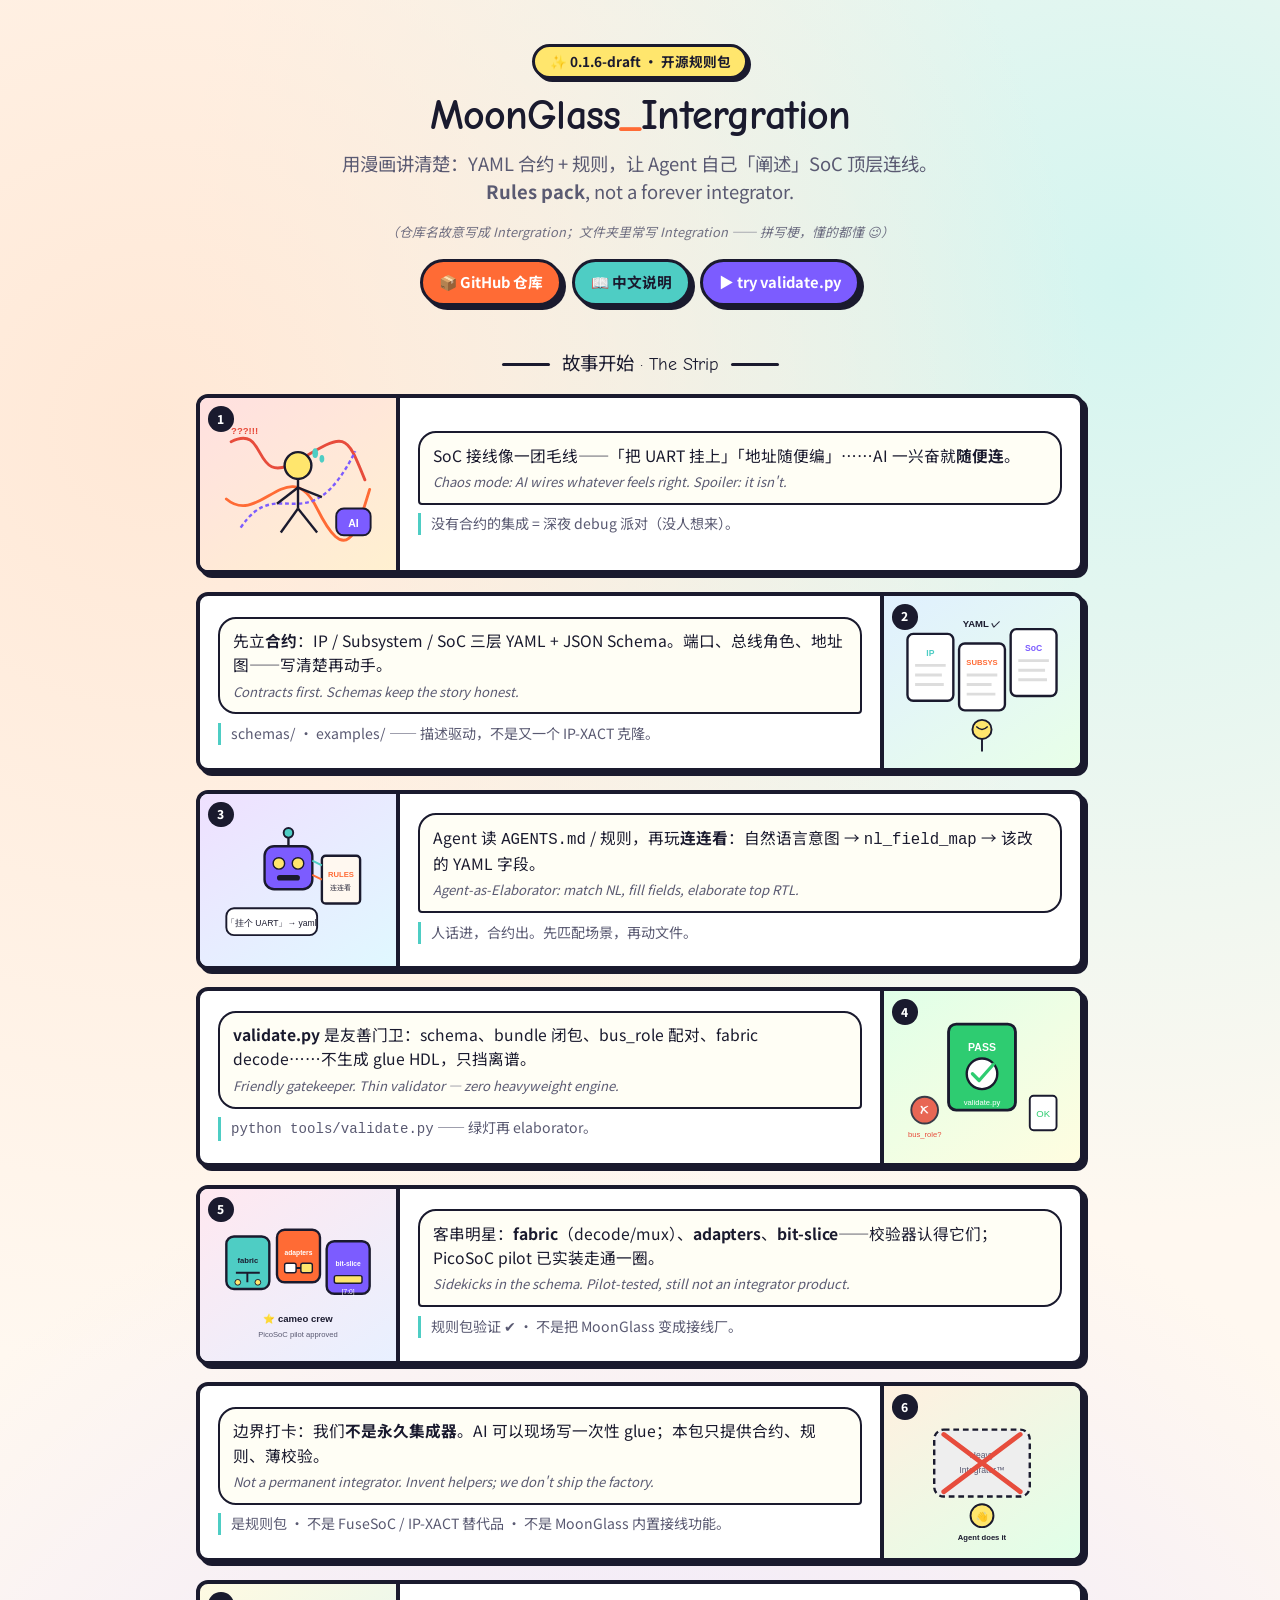
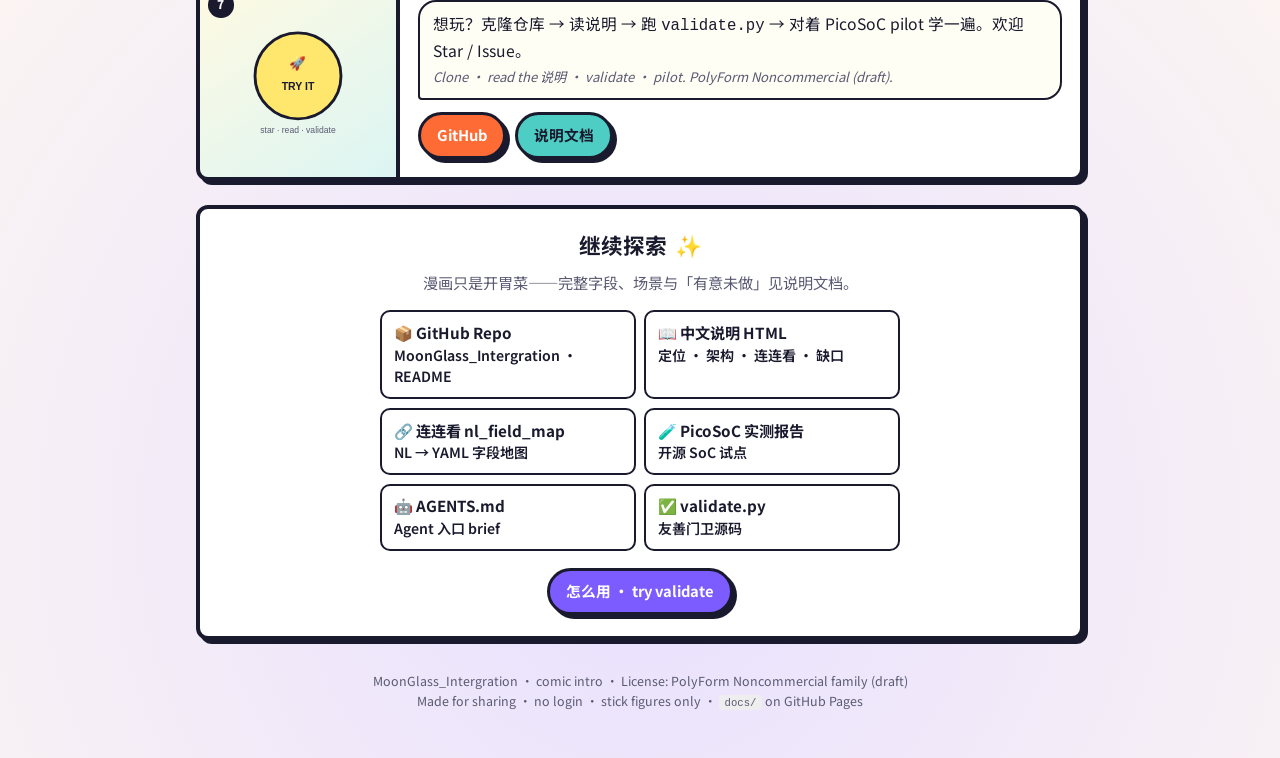
==== docs/index.html @ 7f344fc6 "Add comic-strip GitHub Pages site under docs/ Public fun intro for MoonGlass_Intergration: Chinese-p" ====
<!DOCTYPE html>
<html lang="zh-CN">
<head>
  <meta charset="utf-8" />
  <meta name="viewport" content="width=device-width, initial-scale=1" />
  <title>MoonGlass_Intergration · 漫画介绍</title>
  <meta name="description" content="漫画式介绍 MoonGlass_Intergration：YAML 合约驱动的 SoC 组装规则包。Agent-as-Elaborator，不是永久集成器。" />
  <meta property="og:title" content="MoonGlass_Intergration · 漫画介绍" />
  <meta property="og:description" content="YAML contracts + rules pack for description-driven SoC assembly. Fun comic strip intro." />
  <meta property="og:type" content="website" />
  <link rel="preconnect" href="https://fonts.googleapis.com" />
  <link rel="preconnect" href="https://fonts.gstatic.com" crossorigin />
  <link href="https://fonts.googleapis.com/css2?family=Comic+Neue:wght@400;700&family=Noto+Sans+SC:wght@400;600;700&display=swap" rel="stylesheet" />
  <link rel="stylesheet" href="comic.css" />
</head>
<body>
  <div class="wrap">
    <header class="hero">
      <div class="hero-badge">✨ 0.1.6-draft · 开源规则包</div>
      <h1>MoonGlass<span class="slash">_</span>Intergration</h1>
      <p class="tagline">
        用漫画讲清楚：YAML 合约 + 规则，让 Agent 自己「阐述」SoC 顶层连线。<br />
        <strong>Rules pack</strong>, not a forever integrator.
      </p>
      <p class="wink">（仓库名故意写成 Intergration；文件夹里常写 Integration —— 拼写梗，懂的都懂 😉）</p>
      <div class="cta-row">
        <a class="btn" href="https://github.com/MoonGlassAgent/MoonGlass_Intergration">📦 GitHub 仓库</a>
        <a class="btn secondary" href="./MoonGlass_Integration说明.html">📖 中文说明</a>
        <a class="btn purple" href="https://github.com/MoonGlassAgent/MoonGlass_Intergration#怎么用">▶ try validate.py</a>
      </div>
    </header>

    <p class="strip-title">故事开始 · The Strip</p>

    <main class="comic" aria-label="MoonGlass_Intergration comic strip">

      <!-- Panel 1: Chaos -->
      <article class="panel chaos">
        <div class="art" aria-hidden="true">
          <span class="panel-num">1</span>
          <svg viewBox="0 0 180 150" xmlns="http://www.w3.org/2000/svg">
            <!-- tangled wires -->
            <path d="M20 30 C60 10, 40 80, 90 50 S140 20, 160 70" fill="none" stroke="#e74c3c" stroke-width="3" stroke-linecap="round"/>
            <path d="M15 90 C50 120, 80 40, 110 100 S150 130, 165 80" fill="none" stroke="#ff6b35" stroke-width="3" stroke-linecap="round"/>
            <path d="M30 120 C70 60, 100 140, 150 40" fill="none" stroke="#7c5cff" stroke-width="2.5" stroke-dasharray="4 3"/>
            <!-- stick engineer panicking -->
            <circle cx="90" cy="55" r="14" fill="#ffe66d" stroke="#1a1a2e" stroke-width="2.5"/>
            <line x1="90" y1="69" x2="90" y2="100" stroke="#1a1a2e" stroke-width="2.5"/>
            <line x1="90" y1="78" x2="68" y2="95" stroke="#1a1a2e" stroke-width="2.5"/>
            <line x1="90" y1="78" x2="115" y2="88" stroke="#1a1a2e" stroke-width="2.5"/>
            <line x1="90" y1="100" x2="72" y2="125" stroke="#1a1a2e" stroke-width="2.5"/>
            <line x1="90" y1="100" x2="110" y2="125" stroke="#1a1a2e" stroke-width="2.5"/>
            <!-- sweat -->
            <ellipse cx="108" cy="42" rx="3" ry="5" fill="#4ecdc4"/>
            <ellipse cx="115" cy="48" rx="2.5" ry="4" fill="#4ecdc4"/>
            <!-- AI blob -->
            <rect x="130" y="100" width="36" height="28" rx="8" fill="#7c5cff" stroke="#1a1a2e" stroke-width="2"/>
            <text x="148" y="119" text-anchor="middle" font-size="11" fill="#fff" font-family="sans-serif" font-weight="700">AI</text>
            <text x="20" y="22" font-size="10" fill="#e74c3c" font-family="sans-serif" font-weight="700">???!!!</text>
          </svg>
        </div>
        <div class="story">
          <div class="bubble">
            SoC 接线像一团毛线——「把 UART 挂上」「地址随便编」……AI 一兴奋就<strong>随便连</strong>。
            <span class="en">Chaos mode: AI wires whatever feels right. Spoiler: it isn't.</span>
          </div>
          <p class="caption">没有合约的集成 = 深夜 debug 派对（没人想来）。</p>
        </div>
      </article>

      <!-- Panel 2: YAML contracts -->
      <article class="panel yaml reverse">
        <div class="art" aria-hidden="true">
          <span class="panel-num">2</span>
          <svg viewBox="0 0 180 150" xmlns="http://www.w3.org/2000/svg">
            <!-- three YAML cards -->
            <rect x="12" y="25" width="48" height="70" rx="6" fill="#fff" stroke="#1a1a2e" stroke-width="2.5"/>
            <text x="36" y="48" text-anchor="middle" font-size="9" font-weight="700" fill="#4ecdc4" font-family="sans-serif">IP</text>
            <line x1="20" y1="58" x2="52" y2="58" stroke="#ddd" stroke-width="3"/>
            <line x1="20" y1="68" x2="48" y2="68" stroke="#ddd" stroke-width="3"/>
            <line x1="20" y1="78" x2="50" y2="78" stroke="#ddd" stroke-width="3"/>

            <rect x="66" y="35" width="48" height="70" rx="6" fill="#fff" stroke="#1a1a2e" stroke-width="2.5"/>
            <text x="90" y="58" text-anchor="middle" font-size="8" font-weight="700" fill="#ff6b35" font-family="sans-serif">SUBSYS</text>
            <line x1="74" y1="68" x2="106" y2="68" stroke="#ddd" stroke-width="3"/>
            <line x1="74" y1="78" x2="100" y2="78" stroke="#ddd" stroke-width="3"/>
            <line x1="74" y1="88" x2="104" y2="88" stroke="#ddd" stroke-width="3"/>

            <rect x="120" y="20" width="48" height="70" rx="6" fill="#fff" stroke="#1a1a2e" stroke-width="2.5"/>
            <text x="144" y="43" text-anchor="middle" font-size="9" font-weight="700" fill="#7c5cff" font-family="sans-serif">SoC</text>
            <line x1="128" y1="53" x2="160" y2="53" stroke="#ddd" stroke-width="3"/>
            <line x1="128" y1="63" x2="156" y2="63" stroke="#ddd" stroke-width="3"/>
            <line x1="128" y1="73" x2="158" y2="73" stroke="#ddd" stroke-width="3"/>

            <!-- happy stick -->
            <circle cx="90" cy="125" r="10" fill="#ffe66d" stroke="#1a1a2e" stroke-width="2"/>
            <line x1="90" y1="135" x2="90" y2="148" stroke="#1a1a2e" stroke-width="2"/>
            <path d="M84 122 Q90 128 96 122" fill="none" stroke="#1a1a2e" stroke-width="1.5"/>
            <text x="90" y="18" text-anchor="middle" font-size="10" fill="#1a1a2e" font-family="sans-serif" font-weight="700">YAML ✓</text>
          </svg>
        </div>
        <div class="story">
          <div class="bubble right">
            先立<strong>合约</strong>：IP / Subsystem / SoC 三层 YAML + JSON Schema。端口、总线角色、地址图——写清楚再动手。
            <span class="en">Contracts first. Schemas keep the story honest.</span>
          </div>
          <p class="caption">schemas/ · examples/ —— 描述驱动，不是又一个 IP-XACT 克隆。</p>
        </div>
      </article>

      <!-- Panel 3: Agent + 连连看 -->
      <article class="panel agent">
        <div class="art" aria-hidden="true">
          <span class="panel-num">3</span>
          <svg viewBox="0 0 180 150" xmlns="http://www.w3.org/2000/svg">
            <!-- agent robot -->
            <rect x="55" y="40" width="50" height="45" rx="10" fill="#7c5cff" stroke="#1a1a2e" stroke-width="2.5"/>
            <circle cx="70" cy="58" r="6" fill="#ffe66d" stroke="#1a1a2e" stroke-width="1.5"/>
            <circle cx="90" cy="58" r="6" fill="#ffe66d" stroke="#1a1a2e" stroke-width="1.5"/>
            <rect x="68" y="70" width="24" height="6" rx="3" fill="#1a1a2e"/>
            <line x1="80" y1="30" x2="80" y2="40" stroke="#1a1a2e" stroke-width="2.5"/>
            <circle cx="80" cy="26" r="5" fill="#4ecdc4" stroke="#1a1a2e" stroke-width="2"/>
            <!-- book of rules -->
            <rect x="115" y="50" width="40" height="50" rx="4" fill="#fff8f0" stroke="#1a1a2e" stroke-width="2.5"/>
            <text x="135" y="72" text-anchor="middle" font-size="8" font-weight="700" fill="#ff6b35" font-family="sans-serif">RULES</text>
            <text x="135" y="86" text-anchor="middle" font-size="7" fill="#1a1a2e" font-family="sans-serif">连连看</text>
            <!-- match lines -->
            <line x1="105" y1="55" x2="115" y2="60" stroke="#4ecdc4" stroke-width="2"/>
            <line x1="105" y1="70" x2="115" y2="75" stroke="#ff6b35" stroke-width="2"/>
            <!-- NL speech -->
            <rect x="15" y="105" width="95" height="28" rx="8" fill="#fff" stroke="#1a1a2e" stroke-width="2"/>
            <text x="62" y="123" text-anchor="middle" font-size="9" fill="#1a1a2e" font-family="sans-serif">「挂个 UART」→ yaml</text>
          </svg>
        </div>
        <div class="story">
          <div class="bubble">
            Agent 读 <code>AGENTS.md</code> / 规则，再玩<strong>连连看</strong>：自然语言意图 → <code>nl_field_map</code> → 该改的 YAML 字段。
            <span class="en">Agent-as-Elaborator: match NL, fill fields, elaborate top RTL.</span>
          </div>
          <p class="caption">人话进，合约出。先匹配场景，再动文件。</p>
        </div>
      </article>

      <!-- Panel 4: validate.py gatekeeper -->
      <article class="panel gate reverse">
        <div class="art" aria-hidden="true">
          <span class="panel-num">4</span>
          <svg viewBox="0 0 180 150" xmlns="http://www.w3.org/2000/svg">
            <!-- gate / checkpoint -->
            <rect x="55" y="20" width="70" height="90" rx="8" fill="#2ecc71" stroke="#1a1a2e" stroke-width="3"/>
            <text x="90" y="48" text-anchor="middle" font-size="11" font-weight="800" fill="#fff" font-family="sans-serif">PASS</text>
            <circle cx="90" cy="72" r="16" fill="#fff" stroke="#1a1a2e" stroke-width="2.5"/>
            <path d="M80 72 L87 79 L102 62" fill="none" stroke="#2ecc71" stroke-width="3.5" stroke-linecap="round" stroke-linejoin="round"/>
            <text x="90" y="105" text-anchor="middle" font-size="8" fill="#fff" font-family="sans-serif">validate.py</text>
            <!-- rejected blob -->
            <circle cx="30" cy="110" r="14" fill="#e74c3c" stroke="#1a1a2e" stroke-width="2" opacity="0.85"/>
            <text x="30" y="114" text-anchor="middle" font-size="10" fill="#fff" font-family="sans-serif" font-weight="700">✗</text>
            <text x="30" y="138" text-anchor="middle" font-size="8" fill="#e74c3c" font-family="sans-serif">bus_role?</text>
            <!-- happy yaml -->
            <rect x="140" y="95" width="28" height="36" rx="4" fill="#fff" stroke="#1a1a2e" stroke-width="2"/>
            <text x="154" y="117" text-anchor="middle" font-size="10" fill="#2ecc71" font-family="sans-serif">OK</text>
          </svg>
        </div>
        <div class="story">
          <div class="bubble right">
            <strong>validate.py</strong> 是友善门卫：schema、bundle 闭包、bus_role 配对、fabric decode……不生成 glue HDL，只挡离谱。
            <span class="en">Friendly gatekeeper. Thin validator — zero heavyweight engine.</span>
          </div>
          <p class="caption"><code>python tools/validate.py</code> —— 绿灯再 elaborator。</p>
        </div>
      </article>

      <!-- Panel 5: fabric / adapters / bit-slice cameos -->
      <article class="panel cameo">
        <div class="art" aria-hidden="true">
          <span class="panel-num">5</span>
          <svg viewBox="0 0 180 150" xmlns="http://www.w3.org/2000/svg">
            <!-- three cameo characters -->
            <!-- fabric -->
            <g transform="translate(15,35)">
              <rect width="45" height="55" rx="8" fill="#4ecdc4" stroke="#1a1a2e" stroke-width="2.5"/>
              <text x="22.5" y="28" text-anchor="middle" font-size="8" font-weight="700" fill="#1a1a2e" font-family="sans-serif">fabric</text>
              <path d="M10 38 H35 M22 38 V48" stroke="#1a1a2e" stroke-width="2"/>
              <circle cx="12" cy="48" r="3" fill="#ffe66d" stroke="#1a1a2e" stroke-width="1"/>
              <circle cx="33" cy="48" r="3" fill="#ffe66d" stroke="#1a1a2e" stroke-width="1"/>
            </g>
            <!-- adapters -->
            <g transform="translate(68,28)">
              <rect width="45" height="55" rx="8" fill="#ff6b35" stroke="#1a1a2e" stroke-width="2.5"/>
              <text x="22.5" y="26" text-anchor="middle" font-size="7" font-weight="700" fill="#fff" font-family="sans-serif">adapters</text>
              <rect x="8" y="35" width="12" height="10" rx="2" fill="#fff" stroke="#1a1a2e" stroke-width="1.5"/>
              <rect x="25" y="35" width="12" height="10" rx="2" fill="#ffe66d" stroke="#1a1a2e" stroke-width="1.5"/>
              <path d="M20 40 H25" stroke="#1a1a2e" stroke-width="2"/>
            </g>
            <!-- bit-slice -->
            <g transform="translate(120,40)">
              <rect width="45" height="55" rx="8" fill="#7c5cff" stroke="#1a1a2e" stroke-width="2.5"/>
              <text x="22.5" y="26" text-anchor="middle" font-size="7" font-weight="700" fill="#fff" font-family="sans-serif">bit-slice</text>
              <rect x="8" y="36" width="29" height="8" rx="2" fill="#ffe66d" stroke="#1a1a2e" stroke-width="1.5"/>
              <text x="22.5" y="55" text-anchor="middle" font-size="7" fill="#fff" font-family="sans-serif">[7:0]</text>
            </g>
            <text x="90" y="125" text-anchor="middle" font-size="10" fill="#1a1a2e" font-family="sans-serif" font-weight="700">⭐ cameo crew</text>
            <text x="90" y="140" text-anchor="middle" font-size="8" fill="#5a5a72" font-family="sans-serif">PicoSoC pilot approved</text>
          </svg>
        </div>
        <div class="story">
          <div class="bubble">
            客串明星：<strong>fabric</strong>（decode/mux）、<strong>adapters</strong>、<strong>bit-slice</strong>——校验器认得它们；PicoSoC pilot 已实装走通一圈。
            <span class="en">Sidekicks in the schema. Pilot-tested, still not an integrator product.</span>
          </div>
          <p class="caption">规则包验证 ✔ · 不是把 MoonGlass 变成接线厂。</p>
        </div>
      </article>

      <!-- Panel 6: boundary punchline -->
      <article class="panel boundary reverse">
        <div class="art" aria-hidden="true">
          <span class="panel-num">6</span>
          <svg viewBox="0 0 180 150" xmlns="http://www.w3.org/2000/svg">
            <!-- big X over heavy engine -->
            <rect x="40" y="30" width="100" height="70" rx="10" fill="#eee" stroke="#1a1a2e" stroke-width="2.5" stroke-dasharray="6 4"/>
            <text x="90" y="60" text-anchor="middle" font-size="9" fill="#5a5a72" font-family="sans-serif">Heavy</text>
            <text x="90" y="75" text-anchor="middle" font-size="9" fill="#5a5a72" font-family="sans-serif">Integrator™</text>
            <line x1="50" y1="35" x2="130" y2="95" stroke="#e74c3c" stroke-width="5" stroke-linecap="round"/>
            <line x1="130" y1="35" x2="50" y2="95" stroke="#e74c3c" stroke-width="5" stroke-linecap="round"/>
            <!-- small agent waving -->
            <circle cx="90" cy="120" r="12" fill="#ffe66d" stroke="#1a1a2e" stroke-width="2"/>
            <text x="90" y="125" text-anchor="middle" font-size="10" font-family="sans-serif">👋</text>
            <text x="90" y="145" text-anchor="middle" font-size="8" fill="#1a1a2e" font-family="sans-serif" font-weight="700">Agent does it</text>
          </svg>
        </div>
        <div class="story">
          <div class="bubble right">
            边界打卡：我们<strong>不是永久集成器</strong>。AI 可以现场写一次性 glue；本包只提供合约、规则、薄校验。
            <span class="en">Not a permanent integrator. Invent helpers; we don't ship the factory.</span>
          </div>
          <p class="caption">是规则包 · 不是 FuseSoC / IP-XACT 替代品 · 不是 MoonGlass 内置接线功能。</p>
        </div>
      </article>

      <!-- Panel 7: CTA -->
      <article class="panel cta-panel">
        <div class="art" aria-hidden="true">
          <span class="panel-num">7</span>
          <svg viewBox="0 0 180 150" xmlns="http://www.w3.org/2000/svg">
            <circle cx="90" cy="70" r="45" fill="#ffe66d" stroke="#1a1a2e" stroke-width="3"/>
            <text x="90" y="62" text-anchor="middle" font-size="14" font-family="sans-serif">🚀</text>
            <text x="90" y="85" text-anchor="middle" font-size="11" font-weight="800" fill="#1a1a2e" font-family="sans-serif">TRY IT</text>
            <text x="90" y="130" text-anchor="middle" font-size="9" fill="#5a5a72" font-family="sans-serif">star · read · validate</text>
          </svg>
        </div>
        <div class="story">
          <div class="bubble">
            想玩？克隆仓库 → 读说明 → 跑 <code>validate.py</code> → 对着 PicoSoC pilot 学一遍。欢迎 Star / Issue。
            <span class="en">Clone · read the 说明 · validate · pilot. PolyForm Noncommercial (draft).</span>
          </div>
          <div class="cta-row" style="justify-content:flex-start;margin-top:0.25rem">
            <a class="btn" href="https://github.com/MoonGlassAgent/MoonGlass_Intergration">GitHub</a>
            <a class="btn secondary" href="./MoonGlass_Integration说明.html">说明文档</a>
          </div>
        </div>
      </article>
    </main>

    <section class="finale">
      <h2>继续探索 <span class="spark">✨</span></h2>
      <p>漫画只是开胃菜——完整字段、场景与「有意未做」见说明文档。</p>
      <div class="links-grid">
        <a href="https://github.com/MoonGlassAgent/MoonGlass_Intergration">
          <strong>📦 GitHub Repo</strong>
          MoonGlass_Intergration · README
        </a>
        <a href="./MoonGlass_Integration说明.html">
          <strong>📖 中文说明 HTML</strong>
          定位 · 架构 · 连连看 · 缺口
        </a>
        <a href="https://github.com/MoonGlassAgent/MoonGlass_Intergration/blob/main/rules/nl_field_map.md">
          <strong>🔗 连连看 nl_field_map</strong>
          NL → YAML 字段地图
        </a>
        <a href="https://github.com/MoonGlassAgent/MoonGlass_Intergration/blob/main/pilots/picosoc/实测报告.html">
          <strong>🧪 PicoSoC 实测报告</strong>
          开源 SoC 试点
        </a>
        <a href="https://github.com/MoonGlassAgent/MoonGlass_Intergration/blob/main/AGENTS.md">
          <strong>🤖 AGENTS.md</strong>
          Agent 入口 brief
        </a>
        <a href="https://github.com/MoonGlassAgent/MoonGlass_Intergration/blob/main/tools/validate.py">
          <strong>✅ validate.py</strong>
          友善门卫源码
        </a>
      </div>
      <div class="cta-row">
        <a class="btn purple" href="https://github.com/MoonGlassAgent/MoonGlass_Intergration#怎么用">怎么用 · try validate</a>
      </div>
    </section>

    <footer class="footer">
      <p>MoonGlass_Intergration · comic intro · License: PolyForm Noncommercial family (draft)</p>
      <p>Made for sharing · no login · stick figures only · <code>docs/</code> on GitHub Pages</p>
    </footer>
  </div>
</body>
</html>
---- docs/comic.css ----
/* MoonGlass_Intergration comic strip — mobile-first */
:root {
  --ink: #1a1a2e;
  --paper: #fff8f0;
  --panel: #ffffff;
  --accent: #ff6b35;
  --accent2: #4ecdc4;
  --accent3: #ffe66d;
  --accent4: #7c5cff;
  --bubble: #fffef5;
  --muted: #5a5a72;
  --ok: #2ecc71;
  --warn: #e74c3c;
  --shadow: 4px 4px 0 #1a1a2e;
  --radius: 12px;
  --font-display: "Comic Neue", "Noto Sans SC", "PingFang SC", "Microsoft YaHei", sans-serif;
  --font-body: "Noto Sans SC", "PingFang SC", "Microsoft YaHei", system-ui, sans-serif;
}

* { box-sizing: border-box; margin: 0; padding: 0; }

html { scroll-behavior: smooth; }

body {
  font-family: var(--font-body);
  background:
    radial-gradient(circle at 12% 18%, #ffe8d6 0%, transparent 42%),
    radial-gradient(circle at 88% 12%, #d4f5f0 0%, transparent 40%),
    radial-gradient(circle at 50% 90%, #e8e0ff 0%, transparent 45%),
    var(--paper);
  color: var(--ink);
  line-height: 1.55;
  min-height: 100vh;
}

a { color: var(--accent4); font-weight: 600; }
a:hover { color: var(--accent); }

.wrap {
  max-width: 920px;
  margin: 0 auto;
  padding: 1.25rem 1rem 3rem;
}

/* Hero */
.hero {
  text-align: center;
  padding: 1.5rem 1rem 1rem;
  position: relative;
}

.hero-badge {
  display: inline-block;
  background: var(--accent3);
  border: 3px solid var(--ink);
  border-radius: 999px;
  padding: 0.25rem 0.9rem;
  font-size: 0.85rem;
  font-weight: 700;
  box-shadow: 3px 3px 0 var(--ink);
  margin-bottom: 0.75rem;
}

.hero h1 {
  font-family: var(--font-display);
  font-size: clamp(1.6rem, 5vw, 2.6rem);
  letter-spacing: -0.02em;
  line-height: 1.2;
  margin-bottom: 0.4rem;
}

.hero h1 .slash {
  color: var(--accent);
  font-weight: 800;
}

.hero .tagline {
  font-size: clamp(0.95rem, 2.5vw, 1.15rem);
  color: var(--muted);
  max-width: 36em;
  margin: 0.5rem auto 1rem;
}

.hero .wink {
  font-size: 0.8rem;
  color: var(--muted);
  opacity: 0.85;
  font-style: italic;
}

.cta-row {
  display: flex;
  flex-wrap: wrap;
  gap: 0.6rem;
  justify-content: center;
  margin-top: 1.1rem;
}

.btn {
  display: inline-flex;
  align-items: center;
  gap: 0.4rem;
  padding: 0.55rem 1rem;
  border: 3px solid var(--ink);
  border-radius: 999px;
  background: var(--accent);
  color: #fff !important;
  text-decoration: none !important;
  font-weight: 700;
  font-size: 0.92rem;
  box-shadow: var(--shadow);
  transition: transform 0.12s ease, box-shadow 0.12s ease;
}
.btn:hover { transform: translate(-1px, -1px); box-shadow: 5px 5px 0 var(--ink); }
.btn.secondary { background: var(--accent2); color: var(--ink) !important; }
.btn.ghost { background: var(--panel); color: var(--ink) !important; }
.btn.purple { background: var(--accent4); }

/* Strip */
.strip-title {
  font-family: var(--font-display);
  font-size: 1.15rem;
  text-align: center;
  margin: 1.75rem 0 1rem;
  display: flex;
  align-items: center;
  gap: 0.75rem;
  justify-content: center;
}
.strip-title::before,
.strip-title::after {
  content: "";
  height: 3px;
  width: 48px;
  background: var(--ink);
  border-radius: 2px;
}

.comic {
  display: flex;
  flex-direction: column;
  gap: 1.1rem;
}

.panel {
  background: var(--panel);
  border: 4px solid var(--ink);
  border-radius: var(--radius);
  box-shadow: var(--shadow);
  overflow: hidden;
  display: grid;
  grid-template-columns: 1fr;
}

@media (min-width: 640px) {
  .panel {
    grid-template-columns: 200px 1fr;
    min-height: 180px;
  }
  .panel.reverse { grid-template-columns: 1fr 200px; }
  .panel.reverse .art { order: 2; }
  .panel.reverse .story { order: 1; }
}

.panel .art {
  background: linear-gradient(145deg, #f0f4ff, #fff5eb);
  border-bottom: 4px solid var(--ink);
  display: flex;
  align-items: center;
  justify-content: center;
  padding: 0.75rem;
  min-height: 160px;
  position: relative;
}
@media (min-width: 640px) {
  .panel .art {
    border-bottom: none;
    border-right: 4px solid var(--ink);
  }
  .panel.reverse .art {
    border-right: none;
    border-left: 4px solid var(--ink);
  }
}

.panel .art svg {
  width: 100%;
  max-width: 180px;
  height: auto;
}

.panel-num {
  position: absolute;
  top: 8px;
  left: 8px;
  background: var(--ink);
  color: #fff;
  font-weight: 800;
  font-size: 0.75rem;
  width: 1.6rem;
  height: 1.6rem;
  border-radius: 50%;
  display: flex;
  align-items: center;
  justify-content: center;
}

.panel .story {
  padding: 1rem 1.1rem 1.15rem;
  display: flex;
  flex-direction: column;
  justify-content: center;
  gap: 0.55rem;
}

.bubble {
  background: var(--bubble);
  border: 2.5px solid var(--ink);
  border-radius: 18px 18px 18px 4px;
  padding: 0.65rem 0.85rem;
  position: relative;
  font-size: 0.98rem;
}
.bubble.right {
  border-radius: 18px 18px 4px 18px;
  align-self: flex-end;
}
.bubble .en {
  display: block;
  margin-top: 0.25rem;
  font-size: 0.82rem;
  color: var(--muted);
  font-style: italic;
}

.caption {
  font-size: 0.88rem;
  color: var(--muted);
  border-left: 3px solid var(--accent2);
  padding-left: 0.65rem;
}

.panel.chaos .art { background: linear-gradient(145deg, #ffe0e0, #fff0d0); }
.panel.yaml .art { background: linear-gradient(145deg, #e0f0ff, #e8ffe8); }
.panel.agent .art { background: linear-gradient(145deg, #efe0ff, #e0f8ff); }
.panel.gate .art { background: linear-gradient(145deg, #e0ffe8, #fffde0); }
.panel.cameo .art { background: linear-gradient(145deg, #ffe8f0, #e8f0ff); }
.panel.boundary .art { background: linear-gradient(145deg, #fff0e0, #e0ffe8); }
.panel.cta-panel .art { background: linear-gradient(145deg, #ffe66d33, #4ecdc433); }

/* Footer CTA card */
.finale {
  margin-top: 1.5rem;
  background: var(--panel);
  border: 4px solid var(--ink);
  border-radius: var(--radius);
  box-shadow: var(--shadow);
  padding: 1.35rem 1.2rem;
  text-align: center;
}
.finale h2 {
  font-family: var(--font-display);
  font-size: 1.35rem;
  margin-bottom: 0.4rem;
}
.finale p { color: var(--muted); margin-bottom: 1rem; font-size: 0.95rem; }

.links-grid {
  display: grid;
  gap: 0.55rem;
  grid-template-columns: 1fr;
  text-align: left;
  max-width: 520px;
  margin: 0 auto 1rem;
}
@media (min-width: 520px) {
  .links-grid { grid-template-columns: 1fr 1fr; }
}
.links-grid a {
  display: block;
  padding: 0.55rem 0.75rem;
  border: 2.5px solid var(--ink);
  border-radius: 10px;
  background: #fff;
  text-decoration: none;
  color: var(--ink);
  font-size: 0.88rem;
  transition: background 0.12s;
}
.links-grid a:hover { background: var(--accent3); }
.links-grid a strong { display: block; font-size: 0.95rem; }

.footer {
  text-align: center;
  margin-top: 2rem;
  font-size: 0.78rem;
  color: var(--muted);
}
.footer code {
  background: #eee;
  padding: 0.1rem 0.35rem;
  border-radius: 4px;
  font-size: 0.85em;
}

/* Decorative sparkles */
.spark {
  display: inline-block;
  animation: pop 1.6s ease-in-out infinite;
}
@keyframes pop {
  0%, 100% { transform: scale(1); }
  50% { transform: scale(1.15); }
}
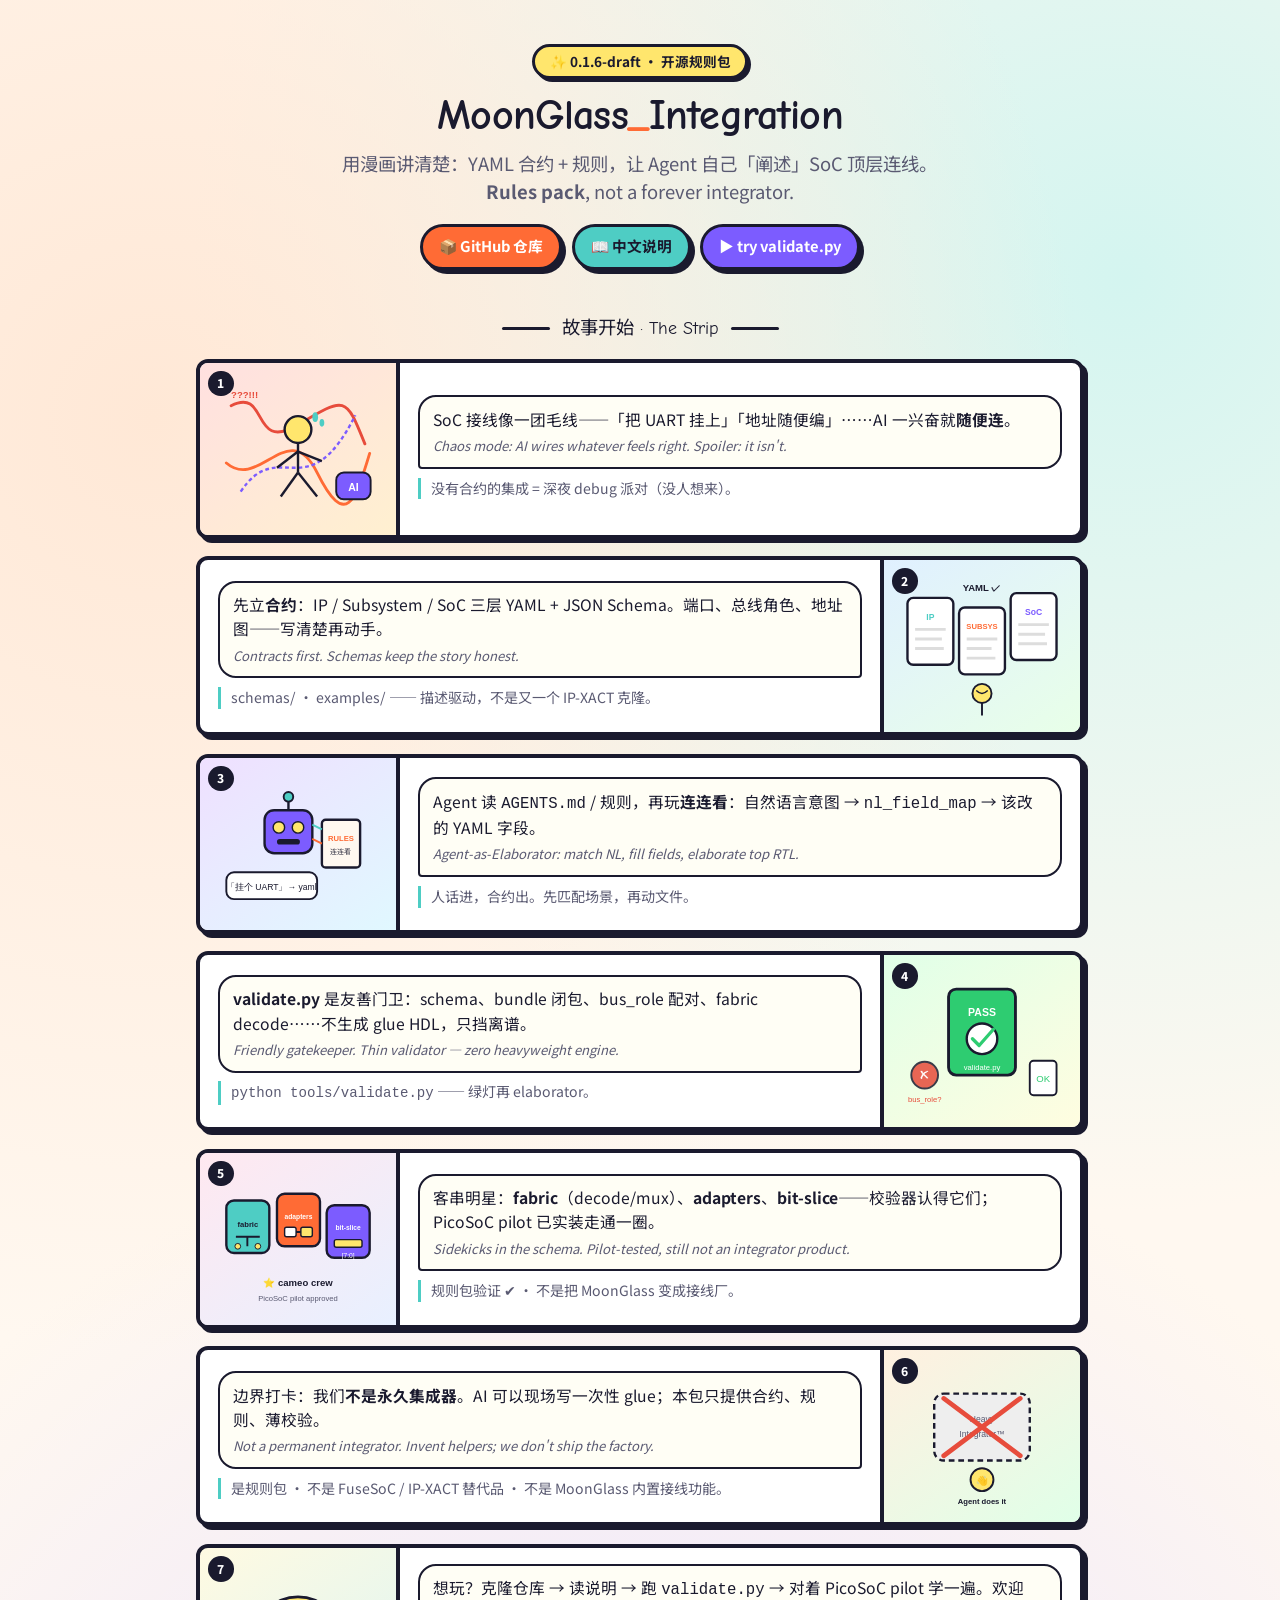
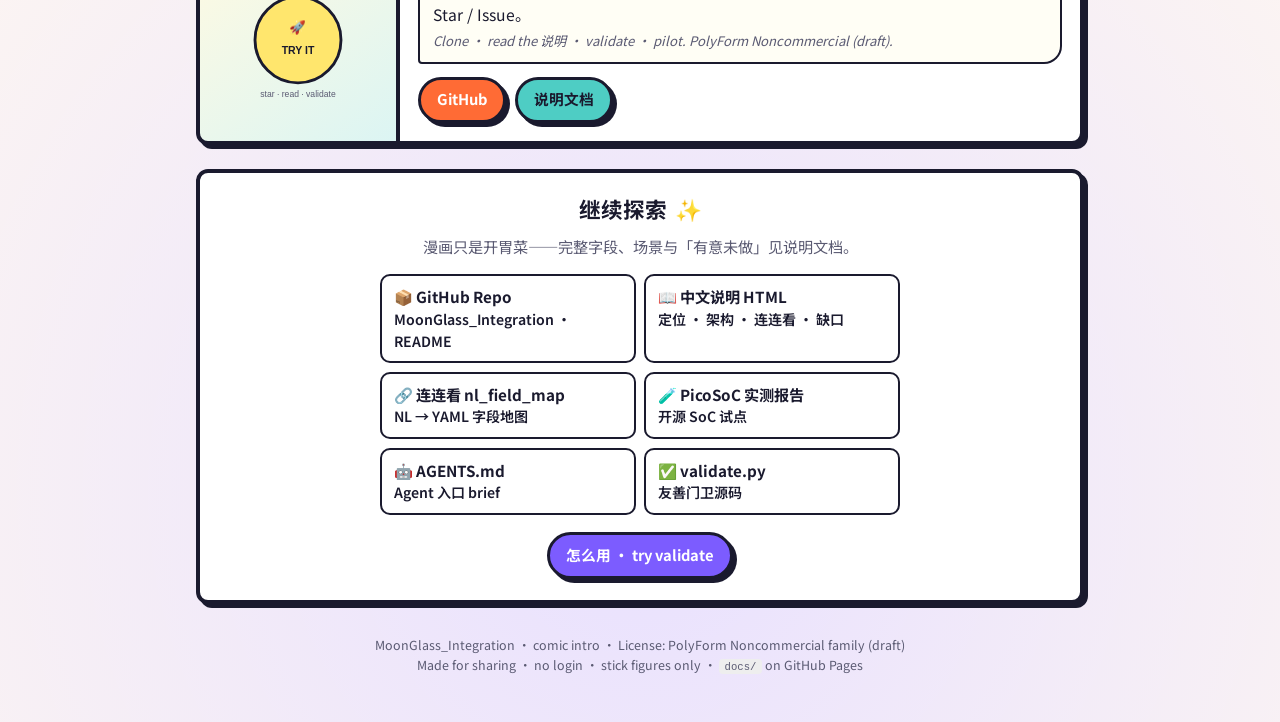
==== commit b87db2f2: "Fix repo spelling: Intergration → Integration Rename-aligned URLs, comic site hero/links, README bad" ====
--- a/docs/index.html
+++ b/docs/index.html
@@ -3,9 +3,9 @@
 <head>
   <meta charset="utf-8" />
   <meta name="viewport" content="width=device-width, initial-scale=1" />
-  <title>MoonGlass_Intergration · 漫画介绍</title>
-  <meta name="description" content="漫画式介绍 MoonGlass_Intergration：YAML 合约驱动的 SoC 组装规则包。Agent-as-Elaborator，不是永久集成器。" />
-  <meta property="og:title" content="MoonGlass_Intergration · 漫画介绍" />
+  <title>MoonGlass_Integration · 漫画介绍</title>
+  <meta name="description" content="漫画式介绍 MoonGlass_Integration：YAML 合约驱动的 SoC 组装规则包。Agent-as-Elaborator，不是永久集成器。" />
+  <meta property="og:title" content="MoonGlass_Integration · 漫画介绍" />
   <meta property="og:description" content="YAML contracts + rules pack for description-driven SoC assembly. Fun comic strip intro." />
   <meta property="og:type" content="website" />
   <link rel="preconnect" href="https://fonts.googleapis.com" />
@@ -17,22 +17,21 @@
   <div class="wrap">
     <header class="hero">
       <div class="hero-badge">✨ 0.1.6-draft · 开源规则包</div>
-      <h1>MoonGlass<span class="slash">_</span>Intergration</h1>
+      <h1>MoonGlass<span class="slash">_</span>Integration</h1>
       <p class="tagline">
         用漫画讲清楚：YAML 合约 + 规则，让 Agent 自己「阐述」SoC 顶层连线。<br />
         <strong>Rules pack</strong>, not a forever integrator.
       </p>
-      <p class="wink">（仓库名故意写成 Intergration；文件夹里常写 Integration —— 拼写梗，懂的都懂 😉）</p>
       <div class="cta-row">
-        <a class="btn" href="https://github.com/MoonGlassAgent/MoonGlass_Intergration">📦 GitHub 仓库</a>
+        <a class="btn" href="https://github.com/MoonGlassAgent/MoonGlass_Integration">📦 GitHub 仓库</a>
         <a class="btn secondary" href="./MoonGlass_Integration说明.html">📖 中文说明</a>
-        <a class="btn purple" href="https://github.com/MoonGlassAgent/MoonGlass_Intergration#怎么用">▶ try validate.py</a>
+        <a class="btn purple" href="https://github.com/MoonGlassAgent/MoonGlass_Integration#怎么用">▶ try validate.py</a>
       </div>
     </header>
 
     <p class="strip-title">故事开始 · The Strip</p>
 
-    <main class="comic" aria-label="MoonGlass_Intergration comic strip">
+    <main class="comic" aria-label="MoonGlass_Integration comic strip">
 
       <!-- Panel 1: Chaos -->
       <article class="panel chaos">
@@ -255,7 +254,7 @@
             <span class="en">Clone · read the 说明 · validate · pilot. PolyForm Noncommercial (draft).</span>
           </div>
           <div class="cta-row" style="justify-content:flex-start;margin-top:0.25rem">
-            <a class="btn" href="https://github.com/MoonGlassAgent/MoonGlass_Intergration">GitHub</a>
+            <a class="btn" href="https://github.com/MoonGlassAgent/MoonGlass_Integration">GitHub</a>
             <a class="btn secondary" href="./MoonGlass_Integration说明.html">说明文档</a>
           </div>
         </div>
@@ -266,38 +265,38 @@
       <h2>继续探索 <span class="spark">✨</span></h2>
       <p>漫画只是开胃菜——完整字段、场景与「有意未做」见说明文档。</p>
       <div class="links-grid">
-        <a href="https://github.com/MoonGlassAgent/MoonGlass_Intergration">
+        <a href="https://github.com/MoonGlassAgent/MoonGlass_Integration">
           <strong>📦 GitHub Repo</strong>
-          MoonGlass_Intergration · README
+          MoonGlass_Integration · README
         </a>
         <a href="./MoonGlass_Integration说明.html">
           <strong>📖 中文说明 HTML</strong>
           定位 · 架构 · 连连看 · 缺口
         </a>
-        <a href="https://github.com/MoonGlassAgent/MoonGlass_Intergration/blob/main/rules/nl_field_map.md">
+        <a href="https://github.com/MoonGlassAgent/MoonGlass_Integration/blob/main/rules/nl_field_map.md">
           <strong>🔗 连连看 nl_field_map</strong>
           NL → YAML 字段地图
         </a>
-        <a href="https://github.com/MoonGlassAgent/MoonGlass_Intergration/blob/main/pilots/picosoc/实测报告.html">
+        <a href="https://github.com/MoonGlassAgent/MoonGlass_Integration/blob/main/pilots/picosoc/实测报告.html">
           <strong>🧪 PicoSoC 实测报告</strong>
           开源 SoC 试点
         </a>
-        <a href="https://github.com/MoonGlassAgent/MoonGlass_Intergration/blob/main/AGENTS.md">
+        <a href="https://github.com/MoonGlassAgent/MoonGlass_Integration/blob/main/AGENTS.md">
           <strong>🤖 AGENTS.md</strong>
           Agent 入口 brief
         </a>
-        <a href="https://github.com/MoonGlassAgent/MoonGlass_Intergration/blob/main/tools/validate.py">
+        <a href="https://github.com/MoonGlassAgent/MoonGlass_Integration/blob/main/tools/validate.py">
           <strong>✅ validate.py</strong>
           友善门卫源码
         </a>
       </div>
       <div class="cta-row">
-        <a class="btn purple" href="https://github.com/MoonGlassAgent/MoonGlass_Intergration#怎么用">怎么用 · try validate</a>
+        <a class="btn purple" href="https://github.com/MoonGlassAgent/MoonGlass_Integration#怎么用">怎么用 · try validate</a>
       </div>
     </section>
 
     <footer class="footer">
-      <p>MoonGlass_Intergration · comic intro · License: PolyForm Noncommercial family (draft)</p>
+      <p>MoonGlass_Integration · comic intro · License: PolyForm Noncommercial family (draft)</p>
       <p>Made for sharing · no login · stick figures only · <code>docs/</code> on GitHub Pages</p>
     </footer>
   </div>
--- a/docs/comic.css
+++ b/docs/comic.css
@@ -1,4 +1,4 @@
-/* MoonGlass_Intergration comic strip — mobile-first */
+/* MoonGlass_Integration comic strip — mobile-first */
 :root {
   --ink: #1a1a2e;
   --paper: #fff8f0;
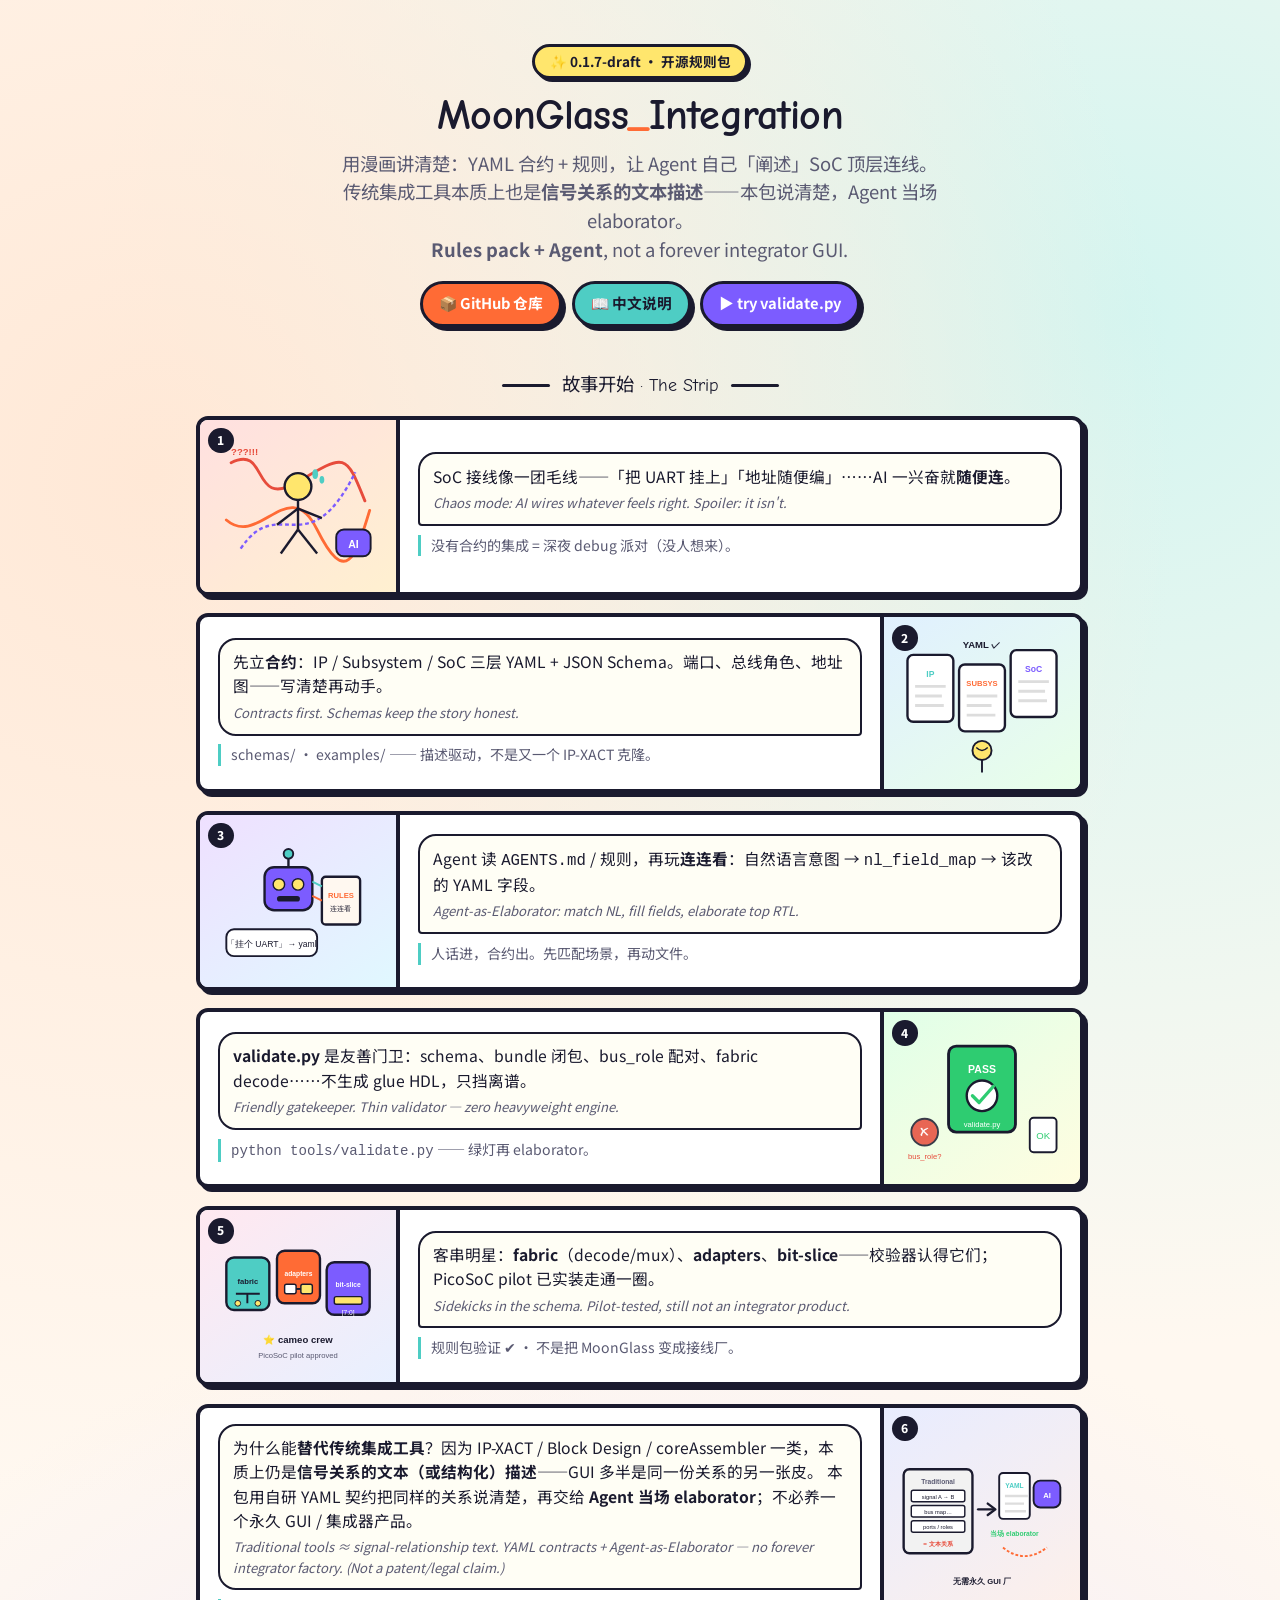
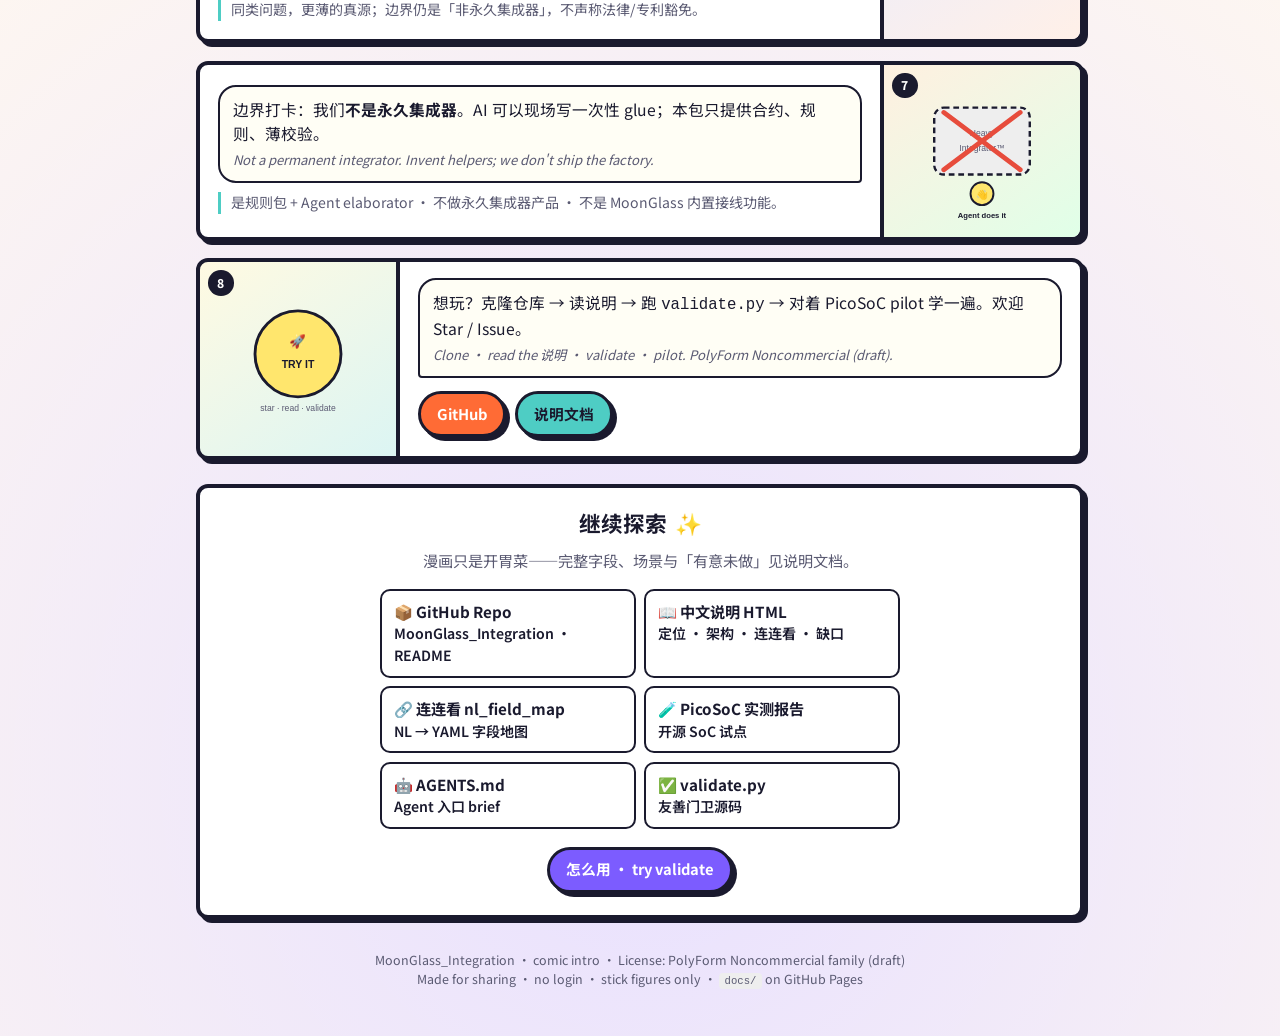
==== commit 3b5f489a: "Explain why pack+Agent can replace traditional SoC integrators Traditional tools are still signal-re" ====
--- a/docs/index.html
+++ b/docs/index.html
@@ -6,8 +6,25 @@
   <title>MoonGlass_Integration · 漫画介绍</title>
   <meta name="description" content="漫画式介绍 MoonGlass_Integration：YAML 合约驱动的 SoC 组装规则包。Agent-as-Elaborator，不是永久集成器。" />
   <meta property="og:title" content="MoonGlass_Integration · 漫画介绍" />
-  <meta property="og:description" content="YAML contracts + rules pack for description-driven SoC assembly. Fun comic strip intro." />
+  <meta property="og:description" content="YAML 连连看 · SoC 组装规则包。Agent-as-Elaborator，不是永久集成器。" />
   <meta property="og:type" content="website" />
+  <meta property="og:url" content="https://moonglassagent.github.io/MoonGlass_Integration/" />
+  <meta property="og:site_name" content="MoonGlass_Integration" />
+  <meta property="og:locale" content="zh_CN" />
+  <meta property="og:image" content="https://moonglassagent.github.io/MoonGlass_Integration/og-cover.jpg" />
+  <meta property="og:image:secure_url" content="https://moonglassagent.github.io/MoonGlass_Integration/og-cover.jpg" />
+  <meta property="og:image:type" content="image/jpeg" />
+  <meta property="og:image:width" content="1200" />
+  <meta property="og:image:height" content="1200" />
+  <meta property="og:image:alt" content="MoonGlass_Integration 漫画封面" />
+  <meta name="twitter:card" content="summary_large_image" />
+  <meta name="twitter:title" content="MoonGlass_Integration · 漫画介绍" />
+  <meta name="twitter:description" content="YAML 连连看 · SoC 组装规则包。" />
+  <meta name="twitter:image" content="https://moonglassagent.github.io/MoonGlass_Integration/og-cover.jpg" />
+  <meta itemprop="name" content="MoonGlass_Integration · 漫画介绍" />
+  <meta itemprop="description" content="YAML 连连看 · SoC 组装规则包。" />
+  <meta itemprop="image" content="https://moonglassagent.github.io/MoonGlass_Integration/og-cover.jpg" />
+  <link rel="image_src" href="https://moonglassagent.github.io/MoonGlass_Integration/og-cover.jpg" />
   <link rel="preconnect" href="https://fonts.googleapis.com" />
   <link rel="preconnect" href="https://fonts.gstatic.com" crossorigin />
   <link href="https://fonts.googleapis.com/css2?family=Comic+Neue:wght@400;700&family=Noto+Sans+SC:wght@400;600;700&display=swap" rel="stylesheet" />
@@ -16,11 +33,12 @@
 <body>
   <div class="wrap">
     <header class="hero">
-      <div class="hero-badge">✨ 0.1.6-draft · 开源规则包</div>
+      <div class="hero-badge">✨ 0.1.7-draft · 开源规则包</div>
       <h1>MoonGlass<span class="slash">_</span>Integration</h1>
       <p class="tagline">
         用漫画讲清楚：YAML 合约 + 规则，让 Agent 自己「阐述」SoC 顶层连线。<br />
-        <strong>Rules pack</strong>, not a forever integrator.
+        传统集成工具本质上也是<strong>信号关系的文本描述</strong>——本包说清楚，Agent 当场 elaborator。<br />
+        <strong>Rules pack + Agent</strong>, not a forever integrator GUI.
       </p>
       <div class="cta-row">
         <a class="btn" href="https://github.com/MoonGlassAgent/MoonGlass_Integration">📦 GitHub 仓库</a>
@@ -211,10 +229,57 @@
         </div>
       </article>
 
-      <!-- Panel 6: boundary punchline -->
+
+      <!-- Panel 6: why pack+Agent can stand in for traditional tools -->
+      <article class="panel why reverse">
+        <div class="art" aria-hidden="true">
+          <span class="panel-num">6</span>
+          <svg viewBox="0 0 180 150" xmlns="http://www.w3.org/2000/svg">
+            <!-- left: traditional "tool" = framed text stack -->
+            <rect x="8" y="18" width="72" height="88" rx="6" fill="#f2f2f2" stroke="#1a1a2e" stroke-width="2.5"/>
+            <text x="44" y="34" text-anchor="middle" font-size="7" font-weight="700" fill="#5a5a72" font-family="sans-serif">Traditional</text>
+            <rect x="16" y="40" width="56" height="12" rx="2" fill="#fff" stroke="#1a1a2e" stroke-width="1.5"/>
+            <text x="44" y="49" text-anchor="middle" font-size="6" fill="#1a1a2e" font-family="sans-serif">signal A → B</text>
+            <rect x="16" y="56" width="56" height="12" rx="2" fill="#fff" stroke="#1a1a2e" stroke-width="1.5"/>
+            <text x="44" y="65" text-anchor="middle" font-size="6" fill="#1a1a2e" font-family="sans-serif">bus map…</text>
+            <rect x="16" y="72" width="56" height="12" rx="2" fill="#fff" stroke="#1a1a2e" stroke-width="1.5"/>
+            <text x="44" y="81" text-anchor="middle" font-size="6" fill="#1a1a2e" font-family="sans-serif">ports / roles</text>
+            <text x="44" y="98" text-anchor="middle" font-size="6.5" fill="#e74c3c" font-family="sans-serif" font-weight="700">= 文本关系</text>
+
+            <!-- arrow -->
+            <path d="M86 60 L102 60" stroke="#1a1a2e" stroke-width="2.5" stroke-linecap="round"/>
+            <path d="M96 54 L104 60 L96 66" fill="none" stroke="#1a1a2e" stroke-width="2.5" stroke-linecap="round" stroke-linejoin="round"/>
+
+            <!-- right: YAML + Agent elaborator -->
+            <rect x="108" y="22" width="32" height="48" rx="4" fill="#fff" stroke="#1a1a2e" stroke-width="2"/>
+            <text x="124" y="38" text-anchor="middle" font-size="7" font-weight="700" fill="#4ecdc4" font-family="sans-serif">YAML</text>
+            <line x1="114" y1="46" x2="138" y2="46" stroke="#ddd" stroke-width="2.5"/>
+            <line x1="114" y1="54" x2="134" y2="54" stroke="#ddd" stroke-width="2.5"/>
+            <line x1="114" y1="62" x2="136" y2="62" stroke="#ddd" stroke-width="2.5"/>
+
+            <rect x="144" y="30" width="28" height="28" rx="7" fill="#7c5cff" stroke="#1a1a2e" stroke-width="2"/>
+            <text x="158" y="48" text-anchor="middle" font-size="8" fill="#fff" font-family="sans-serif" font-weight="700">AI</text>
+
+            <!-- spark / on-the-spot -->
+            <text x="124" y="88" text-anchor="middle" font-size="7" fill="#2ecc71" font-family="sans-serif" font-weight="700">当场 elaborator</text>
+            <path d="M112 100 Q134 118 158 100" fill="none" stroke="#ff6b35" stroke-width="2" stroke-dasharray="3 2"/>
+            <text x="90" y="138" text-anchor="middle" font-size="8" fill="#1a1a2e" font-family="sans-serif" font-weight="700">无需永久 GUI 厂</text>
+          </svg>
+        </div>
+        <div class="story">
+          <div class="bubble right">
+            为什么能<strong>替代传统集成工具</strong>？因为 IP-XACT / Block Design / coreAssembler 一类，本质上仍是<strong>信号关系的文本（或结构化）描述</strong>——GUI 多半是同一份关系的另一张皮。
+            本包用自研 YAML 契约把同样的关系说清楚，再交给 <strong>Agent 当场 elaborator</strong>；不必养一个永久 GUI / 集成器产品。
+            <span class="en">Traditional tools ≈ signal-relationship text. YAML contracts + Agent-as-Elaborator — no forever integrator factory. (Not a patent/legal claim.)</span>
+          </div>
+          <p class="caption">同类问题，更薄的真源；边界仍是「非永久集成器」，不声称法律/专利豁免。</p>
+        </div>
+      </article>
+
+      <!-- Panel 7: boundary punchline -->
       <article class="panel boundary reverse">
         <div class="art" aria-hidden="true">
-          <span class="panel-num">6</span>
+          <span class="panel-num">7</span>
           <svg viewBox="0 0 180 150" xmlns="http://www.w3.org/2000/svg">
             <!-- big X over heavy engine -->
             <rect x="40" y="30" width="100" height="70" rx="10" fill="#eee" stroke="#1a1a2e" stroke-width="2.5" stroke-dasharray="6 4"/>
@@ -233,14 +298,14 @@
             边界打卡：我们<strong>不是永久集成器</strong>。AI 可以现场写一次性 glue；本包只提供合约、规则、薄校验。
             <span class="en">Not a permanent integrator. Invent helpers; we don't ship the factory.</span>
           </div>
-          <p class="caption">是规则包 · 不是 FuseSoC / IP-XACT 替代品 · 不是 MoonGlass 内置接线功能。</p>
-        </div>
-      </article>
-
-      <!-- Panel 7: CTA -->
+          <p class="caption">是规则包 + Agent elaborator · 不做永久集成器产品 · 不是 MoonGlass 内置接线功能。</p>
+        </div>
+      </article>
+
+      <!-- Panel 8: CTA -->
       <article class="panel cta-panel">
         <div class="art" aria-hidden="true">
-          <span class="panel-num">7</span>
+          <span class="panel-num">8</span>
           <svg viewBox="0 0 180 150" xmlns="http://www.w3.org/2000/svg">
             <circle cx="90" cy="70" r="45" fill="#ffe66d" stroke="#1a1a2e" stroke-width="3"/>
             <text x="90" y="62" text-anchor="middle" font-size="14" font-family="sans-serif">🚀</text>
--- a/docs/comic.css
+++ b/docs/comic.css
@@ -245,6 +245,7 @@
 .panel.agent .art { background: linear-gradient(145deg, #efe0ff, #e0f8ff); }
 .panel.gate .art { background: linear-gradient(145deg, #e0ffe8, #fffde0); }
 .panel.cameo .art { background: linear-gradient(145deg, #ffe8f0, #e8f0ff); }
+.panel.why .art { background: linear-gradient(145deg, #e8ecff, #fff0e8); }
 .panel.boundary .art { background: linear-gradient(145deg, #fff0e0, #e0ffe8); }
 .panel.cta-panel .art { background: linear-gradient(145deg, #ffe66d33, #4ecdc433); }
 
